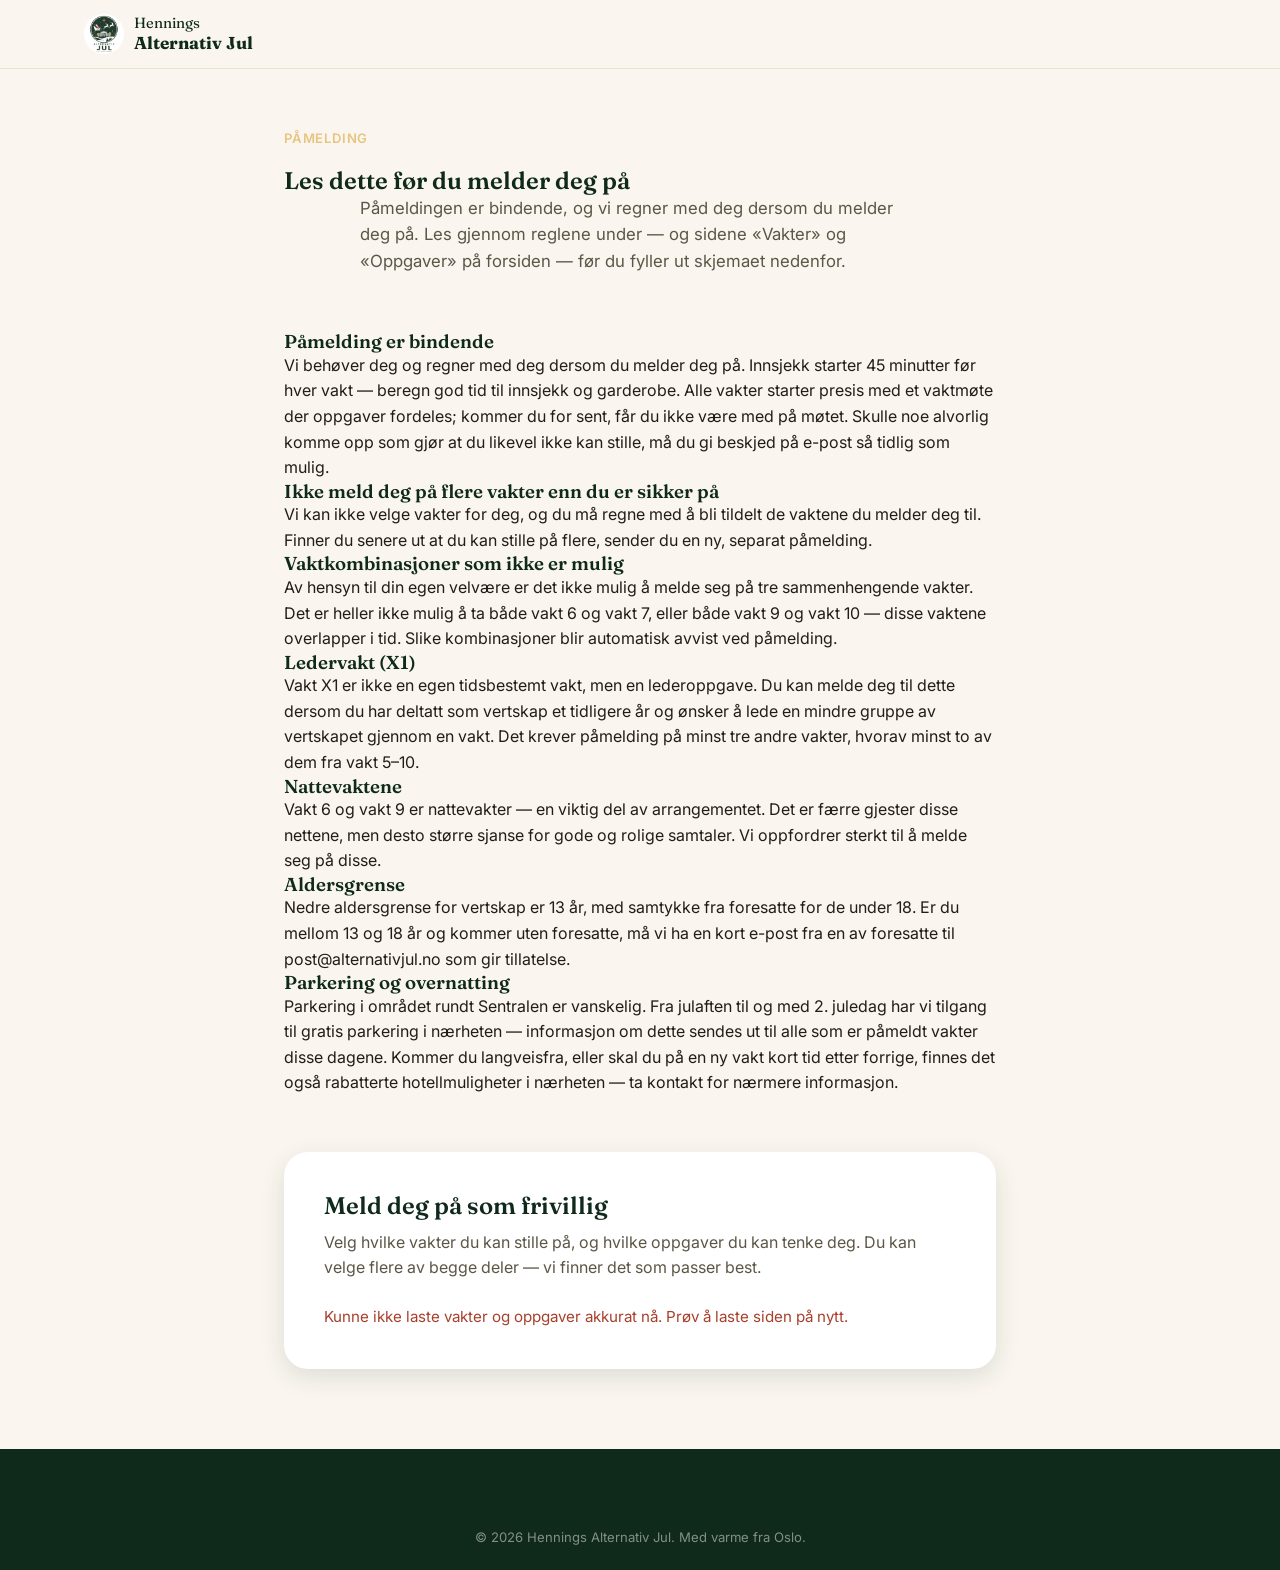
==== pamelding.html @ c08532cf "Split signup into its own page; fold viktig info into it; fix VIPPS number The top nav's "Bli frivil" ====
<!DOCTYPE html>
<html lang="no">
<head>
<meta charset="UTF-8">
<meta name="viewport" content="width=device-width, initial-scale=1.0">
<title>Meld deg på som frivillig – Hennings Alternativ Jul</title>
<meta name="description" content="Meld deg på som frivillig vertskap hos Hennings Alternativ Jul. Les viktig informasjon om påmelding før du velger vakter og oppgaver.">
<link rel="preconnect" href="https://fonts.googleapis.com">
<link rel="preconnect" href="https://fonts.gstatic.com" crossorigin>
<link href="https://fonts.googleapis.com/css2?family=Fraunces:opsz,wght@9..144,400;9..144,500;9..144,600;9..144,700&family=Inter:wght@400;500;600;700&display=swap" rel="stylesheet">
<link rel="stylesheet" href="css/styles.css">
<link rel="icon" type="image/png" sizes="32x32" href="images/favicon-32.png">
<link rel="icon" type="image/png" sizes="16x16" href="images/favicon-16.png">
<link rel="apple-touch-icon" sizes="180x180" href="images/apple-touch-icon.png">
</head>
<body>

<header class="site-header">
  <div class="container header-inner">
    <a href="index.html" class="logo">
      <img src="images/logo.png" alt="Alternativ Jul" class="logo-mark">
      <span class="logo-text">Hennings<br><strong>Alternativ Jul</strong></span>
    </a>
  </div>
</header>

<main id="main">
  <div class="container" style="max-width: 760px; margin-top: 56px;">
    <span class="eyebrow">Påmelding</span>
    <h2>Les dette før du melder deg på</h2>
    <p class="section-lead">
      Påmeldingen er bindende, og vi regner med deg dersom du melder deg på. Les gjennom reglene under —
      og sidene «Vakter» og «Oppgaver» på forsiden — før du fyller ut skjemaet nedenfor.
    </p>

    <h3>Påmelding er bindende</h3>
    <p>
      Vi behøver deg og regner med deg dersom du melder deg på. Innsjekk starter 45 minutter før hver vakt —
      beregn god tid til innsjekk og garderobe. Alle vakter starter presis med et vaktmøte der oppgaver
      fordeles; kommer du for sent, får du ikke være med på møtet. Skulle noe alvorlig komme opp som gjør at
      du likevel ikke kan stille, må du gi beskjed på e-post så tidlig som mulig.
    </p>

    <h3>Ikke meld deg på flere vakter enn du er sikker på</h3>
    <p>
      Vi kan ikke velge vakter for deg, og du må regne med å bli tildelt de vaktene du melder deg til. Finner
      du senere ut at du kan stille på flere, sender du en ny, separat påmelding.
    </p>

    <h3>Vaktkombinasjoner som ikke er mulig</h3>
    <p>
      Av hensyn til din egen velvære er det ikke mulig å melde seg på tre sammenhengende vakter. Det er heller
      ikke mulig å ta både vakt 6 og vakt 7, eller både vakt 9 og vakt 10 — disse vaktene overlapper i tid.
      Slike kombinasjoner blir automatisk avvist ved påmelding.
    </p>

    <h3>Ledervakt (X1)</h3>
    <p>
      Vakt X1 er ikke en egen tidsbestemt vakt, men en lederoppgave. Du kan melde deg til dette dersom du har
      deltatt som vertskap et tidligere år og ønsker å lede en mindre gruppe av vertskapet gjennom en vakt.
      Det krever påmelding på minst tre andre vakter, hvorav minst to av dem fra vakt 5–10.
    </p>

    <h3>Nattevaktene</h3>
    <p>
      Vakt 6 og vakt 9 er nattevakter — en viktig del av arrangementet. Det er færre gjester disse nettene,
      men desto større sjanse for gode og rolige samtaler. Vi oppfordrer sterkt til å melde seg på disse.
    </p>

    <h3>Aldersgrense</h3>
    <p>
      Nedre aldersgrense for vertskap er 13 år, med samtykke fra foresatte for de under 18. Er du mellom 13 og
      18 år og kommer uten foresatte, må vi ha en kort e-post fra en av foresatte til
      <a href="mailto:post@alternativjul.no">post@alternativjul.no</a> som gir tillatelse.
    </p>

    <h3>Parkering og overnatting</h3>
    <p>
      Parkering i området rundt Sentralen er vanskelig. Fra julaften til og med 2. juledag har vi tilgang til
      gratis parkering i nærheten — informasjon om dette sendes ut til alle som er påmeldt vakter disse
      dagene. Kommer du langveisfra, eller skal du på en ny vakt kort tid etter forrige, finnes det også
      rabatterte hotellmuligheter i nærheten — ta kontakt for nærmere informasjon.
    </p>
  </div>

  <div class="container" style="max-width: 760px; margin-bottom: 80px;">
    <div class="signup-card" id="signup-card">
      <h3>Meld deg på som frivillig</h3>
      <p class="signup-intro">Velg hvilke vakter du kan stille på, og hvilke oppgaver du kan tenke deg. Du kan velge flere av begge deler — vi finner det som passer best.</p>

      <div id="signup-loading" class="signup-loading">Laster vakter og oppgaver …</div>
      <p id="signup-error" class="signup-error" hidden></p>
      <p id="signup-closed" class="signup-closed" hidden></p>

      <form id="signup-form" hidden>
        <h4 class="signup-subheading">Vakter</h4>
        <div id="signup-vakter" class="signup-vakt-groups"></div>

        <h4 class="signup-subheading">Oppgaver</h4>
        <p class="signup-subhint">Valgfritt — fortell oss hva du kan tenke deg, så finner vi riktig plass til deg.</p>
        <div id="signup-oppgaver" class="signup-oppgave-grid"></div>

        <div class="signup-fields">
          <div class="signup-field">
            <label class="signup-label" for="signup-email">E-post</label>
            <input class="signup-input" type="email" id="signup-email" required autocomplete="email">
            <span class="signup-hint">Vi bruker denne til å holde deg oppdatert om vakten din.</span>
          </div>
        </div>

        <button type="submit" class="btn btn-primary" id="signup-submit">Meld deg på</button>
        <p class="signup-status" id="signup-status" role="status" aria-live="polite"></p>
      </form>
    </div>
  </div>
</main>

<footer class="site-footer">
  <div class="container footer-bottom">
    <p>&copy; <span id="year"></span> Hennings Alternativ Jul. Med varme fra Oslo.</p>
  </div>
</footer>

<script src="js/config.js"></script>
<script src="js/signup.js"></script>
<script>document.getElementById('year').textContent = new Date().getFullYear();</script>
</body>
</html>
---- css/styles.css ----
/* ========== Tokens ========== */
:root {
  --green-900: #0f2a1b;
  --green-800: #163827;
  --green-700: #1b4332;
  --green-500: #2e5339;
  --gold-600: #b5872f;
  --gold-500: #c99a3d;
  --gold-300: #e7c581;
  --cream-50: #faf6ef;
  --cream-100: #f3ecdf;
  --cream-200: #ebe1cd;
  --ink-900: #211d17;
  --ink-700: #3a3428;
  --ink-600: #5c5646;
  --ink-400: #8a836f;
  --red-600: #a8402c;
  --white: #ffffff;

  --font-display: "Fraunces", Georgia, serif;
  --font-body: "Inter", -apple-system, BlinkMacSystemFont, sans-serif;

  --radius-sm: 8px;
  --radius-md: 14px;
  --radius-lg: 24px;

  --shadow-sm: 0 2px 8px rgba(15, 42, 27, 0.08);
  --shadow-md: 0 8px 24px rgba(15, 42, 27, 0.12);
  --shadow-lg: 0 20px 48px rgba(15, 42, 27, 0.18);

  --container-w: 1160px;
}

/* ========== Reset ========== */
* { box-sizing: border-box; margin: 0; padding: 0; }

html { scroll-behavior: smooth; }

body {
  font-family: var(--font-body);
  color: var(--ink-900);
  background: var(--cream-50);
  line-height: 1.6;
  -webkit-font-smoothing: antialiased;
}

img { max-width: 100%; display: block; }
a { color: inherit; text-decoration: none; }
ul { list-style: none; }
h1, h2, h3 { font-family: var(--font-display); font-weight: 600; line-height: 1.15; color: var(--green-900); }

.container {
  max-width: var(--container-w);
  margin: 0 auto;
  padding: 0 24px;
}

.skip-link {
  position: absolute;
  left: -999px;
  top: 0;
  background: var(--green-900);
  color: var(--cream-50);
  padding: 12px 20px;
  z-index: 200;
  border-radius: 0 0 var(--radius-sm) 0;
}
.skip-link:focus { left: 0; }

/* ========== Buttons ========== */
.btn {
  display: inline-flex;
  align-items: center;
  gap: 8px;
  padding: 12px 22px;
  border-radius: 999px;
  font-weight: 600;
  font-size: 0.95rem;
  transition: transform 0.15s ease, box-shadow 0.15s ease, background 0.15s ease;
  white-space: nowrap;
}
.btn-primary {
  background: var(--gold-500);
  color: var(--green-900);
  box-shadow: var(--shadow-sm);
}
.btn-primary:hover { background: var(--gold-300); transform: translateY(-1px); box-shadow: var(--shadow-md); }
.btn-outline {
  border: 1.5px solid rgba(250, 246, 239, 0.6);
  color: var(--cream-50);
}
.btn-outline:hover { background: rgba(250, 246, 239, 0.12); }
.btn-text {
  color: var(--green-700);
  font-weight: 600;
  padding: 12px 4px;
}
.btn-text:hover { color: var(--gold-600); }
.btn-lg { padding: 15px 30px; font-size: 1.02rem; }

/* ========== Header ========== */
.site-header {
  position: sticky;
  top: 0;
  z-index: 100;
  background: rgba(250, 246, 239, 0.9);
  backdrop-filter: blur(10px);
  border-bottom: 1px solid var(--cream-200);
}
/* Offsets anchor-jump targets so the sticky header doesn't cover them */
section[id] {
  scroll-margin-top: 90px;
}
.header-inner {
  display: flex;
  align-items: center;
  justify-content: space-between;
  padding-top: 14px;
  padding-bottom: 14px;
}
.logo {
  display: flex;
  align-items: center;
  gap: 10px;
}
.logo-mark {
  width: 40px;
  height: 40px;
  border-radius: 50%;
  object-fit: cover;
  flex-shrink: 0;
}
.logo-text {
  font-family: var(--font-display);
  font-size: 0.92rem;
  line-height: 1.25;
  color: var(--green-900);
}
.logo-text strong { font-size: 1.08rem; }

.main-nav ul { display: flex; gap: 30px; }
.main-nav a {
  font-size: 0.94rem;
  font-weight: 500;
  color: var(--ink-700);
  position: relative;
  padding: 4px 0;
}
.main-nav a:hover { color: var(--green-700); }
.main-nav a::after {
  content: "";
  position: absolute;
  left: 0; bottom: -2px;
  width: 0; height: 2px;
  background: var(--gold-500);
  transition: width 0.2s ease;
}
.main-nav a:hover::after { width: 100%; }

.header-actions { display: flex; align-items: center; gap: 16px; }
.nav-toggle {
  display: none;
  flex-direction: column;
  gap: 5px;
  background: none;
  border: none;
  cursor: pointer;
  padding: 6px;
}
.nav-toggle span {
  width: 22px; height: 2px;
  background: var(--green-900);
  border-radius: 2px;
}

/* ========== Hero ========== */
.hero {
  position: relative;
  background: radial-gradient(120% 140% at 15% 0%, var(--green-500) 0%, var(--green-700) 45%, var(--green-900) 100%);
  color: var(--cream-50);
  padding: 100px 0 110px;
  overflow: hidden;
}
.hero-bg { position: absolute; inset: 0; opacity: 0.6; pointer-events: none; }
.hero-lights { position: absolute; top: 40px; left: 0; width: 100%; height: 60px; }
.hero-inner { position: relative; max-width: 760px; }
.eyebrow {
  display: inline-block;
  font-size: 0.82rem;
  font-weight: 600;
  letter-spacing: 0.06em;
  text-transform: uppercase;
  color: var(--gold-300);
  margin-bottom: 18px;
}
.eyebrow.center { display: block; text-align: center; }
.hero h1 {
  font-size: clamp(2.4rem, 5vw, 3.6rem);
  color: var(--cream-50);
  margin-bottom: 22px;
}
.hero-lead {
  font-size: 1.15rem;
  color: rgba(250, 246, 239, 0.85);
  max-width: 560px;
  margin-bottom: 36px;
}
.hero-actions { display: flex; gap: 16px; flex-wrap: wrap; }

/* ========== Stats ========== */
.stats {
  background: var(--green-900);
  padding: 44px 0;
}
.stats-grid {
  display: grid;
  grid-template-columns: repeat(4, 1fr);
  gap: 32px;
}
.stat { text-align: center; color: var(--cream-50); }
.stat-number {
  display: block;
  font-family: var(--font-display);
  font-size: clamp(1.8rem, 3vw, 2.4rem);
  color: var(--gold-300);
  margin-bottom: 6px;
}
.stat-label {
  font-size: 0.88rem;
  color: rgba(250, 246, 239, 0.75);
}

/* ========== About ========== */
.about { padding: 110px 0; }
.about-grid {
  display: grid;
  grid-template-columns: 300px 1fr;
  gap: 64px;
  align-items: center;
}
.portrait-frame {
  width: 100%;
  aspect-ratio: 1;
  border-radius: 50%;
  overflow: hidden;
  box-shadow: var(--shadow-lg);
  border: 6px solid var(--cream-100);
}
.portrait-caption {
  margin-top: 16px;
  text-align: center;
  font-size: 0.88rem;
  color: var(--ink-600);
  font-style: italic;
}
.about-copy h2 { font-size: clamp(1.8rem, 3vw, 2.4rem); margin: 14px 0 22px; }
.about-copy p { color: var(--ink-700); margin-bottom: 16px; max-width: 620px; }
.about-copy p:last-child { margin-bottom: 0; }
.about-registration { font-size: 0.85rem; color: var(--ink-400); }

.sr-only {
  position: absolute;
  width: 1px; height: 1px;
  padding: 0; margin: -1px;
  overflow: hidden;
  clip: rect(0, 0, 0, 0);
  white-space: nowrap;
  border: 0;
}

.newsletter {
  margin-top: 8px;
  padding: 28px 30px;
  background: var(--cream-100);
  border: 1px solid var(--cream-200);
  border-radius: var(--radius-lg);
  max-width: 560px;
}
.newsletter h3 {
  font-family: var(--font-display);
  font-size: 1.2rem;
  color: var(--green-900);
  margin-bottom: 10px;
}
.newsletter p { font-size: 0.94rem; margin-bottom: 18px; }
.newsletter-form {
  display: flex;
  gap: 10px;
  flex-wrap: wrap;
}
.newsletter-form input[type="email"] {
  flex: 1 1 220px;
  padding: 12px 16px;
  border-radius: 999px;
  border: 1.5px solid var(--cream-200);
  background: var(--white);
  font-family: var(--font-body);
  font-size: 0.95rem;
  color: var(--ink-900);
}
.newsletter-form input[type="email"]:focus {
  outline: none;
  border-color: var(--gold-500);
}
.newsletter-form .btn { flex-shrink: 0; }
.newsletter-status {
  margin: 12px 0 0;
  font-size: 0.88rem;
  color: var(--green-700);
  min-height: 1.2em;
}

/* ========== Offer ========== */
.offer { padding: 100px 0; background: var(--cream-100); }
.center { text-align: center; }
.offer h2 { font-size: clamp(1.8rem, 3vw, 2.4rem); margin: 14px auto 16px; }
.section-lead {
  color: var(--ink-600);
  max-width: 560px;
  margin: 0 auto 56px;
  font-size: 1.05rem;
}
.offer-grid {
  display: grid;
  grid-template-columns: repeat(3, 1fr);
  gap: 24px;
}
.offer-card {
  background: var(--white);
  padding: 32px 28px;
  border-radius: var(--radius-md);
  box-shadow: var(--shadow-sm);
  transition: transform 0.2s ease, box-shadow 0.2s ease;
}
.offer-card:hover { transform: translateY(-4px); box-shadow: var(--shadow-md); }
.offer-icon { font-size: 1.8rem; margin-bottom: 14px; }
.offer-card h3 { font-size: 1.15rem; margin-bottom: 8px; }
.offer-card p { color: var(--ink-600); font-size: 0.95rem; }

/* ========== Vakter (shift schedule) ========== */
.vakter { padding: 100px 0; background: var(--cream-100); }
.vakt-groups {
  display: grid;
  gap: 32px;
  margin-top: 8px;
}
.vakt-group {
  background: var(--white);
  border-radius: var(--radius-md);
  box-shadow: var(--shadow-sm);
  padding: 24px 28px;
}
.vakt-group h3 {
  font-size: 1.05rem;
  color: var(--green-800);
  margin-bottom: 14px;
}
.vakt-list { display: grid; gap: 12px; }
.vakt-list li {
  display: grid;
  grid-template-columns: 110px 190px 1fr;
  gap: 14px;
  align-items: baseline;
  font-size: 0.92rem;
}
.vakt-label { font-weight: 600; color: var(--ink-900); }
.vakt-time { color: var(--gold-600); font-variant-numeric: tabular-nums; }
.vakt-desc { color: var(--ink-600); }
.vakt-note {
  margin-top: 32px;
  color: var(--ink-600);
  font-size: 0.95rem;
  max-width: 720px;
}
.vakt-note strong { color: var(--ink-900); }

@media (max-width: 720px) {
  .vakt-list li {
    grid-template-columns: 1fr;
    gap: 2px;
  }
}

/* ========== Volunteer ========== */
.volunteer { padding: 100px 0; }
.volunteer-inner {
  display: grid;
  grid-template-columns: 1.4fr 1fr;
  gap: 56px;
  align-items: center;
}
.volunteer-copy h2 { font-size: clamp(1.8rem, 3vw, 2.4rem); margin: 14px 0 18px; }
.volunteer-copy p { color: var(--ink-700); max-width: 540px; margin-bottom: 22px; }
.volunteer-roles {
  display: grid;
  grid-template-columns: repeat(2, 1fr);
  gap: 10px 20px;
  margin-bottom: 30px;
}
.volunteer-roles li {
  font-size: 0.92rem;
  color: var(--ink-700);
  padding-left: 20px;
  position: relative;
}
.volunteer-roles li::before {
  content: "";
  position: absolute;
  left: 0; top: 9px;
  width: 8px; height: 8px;
  border-radius: 50%;
  background: var(--gold-500);
}
.role-note { color: var(--ink-400); font-size: 0.85em; }
.volunteer-stat {
  background: linear-gradient(150deg, var(--green-700), var(--green-900));
  color: var(--cream-50);
  border-radius: var(--radius-lg);
  padding: 48px 32px;
  text-align: center;
  box-shadow: var(--shadow-md);
}
.stat-number.big { font-size: 3rem; }
.volunteer-stat .stat-label { color: rgba(250,246,239,0.8); margin-top: 8px; }

.signup-card {
  margin-top: 56px;
  background: var(--white);
  border-radius: var(--radius-lg);
  padding: 40px;
  box-shadow: var(--shadow-md);
  max-width: 720px;
}
.signup-card h3 {
  font-family: var(--font-display);
  font-size: 1.5rem;
  color: var(--green-900);
  margin-bottom: 10px;
}
.signup-intro { color: var(--ink-600); margin-bottom: 24px; }
.signup-loading, .signup-empty { color: var(--ink-400); font-size: 0.95rem; }
.signup-error { color: var(--red-600); font-size: 0.95rem; }

.signup-closed {
  color: var(--ink-700);
  background: var(--cream-200);
  border-radius: var(--radius-sm);
  padding: 1rem 1.25rem;
  font-size: 0.95rem;
}

.signup-subheading {
  font-family: var(--font-display);
  font-size: 1.05rem;
  color: var(--green-900);
  margin: 28px 0 4px;
}
.signup-subhint { color: var(--ink-600); font-size: 0.88rem; margin-bottom: 14px; }

.signup-vakt-groups { display: grid; gap: 22px; margin-bottom: 8px; }
.signup-vakt-group-title {
  font-size: 0.85rem;
  font-weight: 700;
  text-transform: uppercase;
  letter-spacing: 0.03em;
  color: var(--gold-600);
  margin-bottom: 10px;
}
.signup-vakt-options { display: grid; gap: 12px; }

.signup-oppgave-grid {
  display: grid;
  grid-template-columns: repeat(auto-fill, minmax(220px, 1fr));
  gap: 8px 12px;
  margin-bottom: 28px;
}
.oppgave-chip {
  display: flex;
  align-items: center;
  gap: 10px;
  padding: 10px 14px;
  border: 1.5px solid var(--cream-200);
  border-radius: var(--radius-md);
  cursor: pointer;
  font-size: 0.9rem;
  color: var(--ink-700);
  transition: border-color 0.15s ease, background 0.15s ease;
}
.oppgave-chip:hover { border-color: var(--gold-500); background: var(--cream-50); }
.oppgave-chip input[type="checkbox"] { width: 16px; height: 16px; accent-color: var(--green-700); flex-shrink: 0; }
.oppgave-chip-disabled { opacity: 0.45; cursor: not-allowed; }
.oppgave-chip-hint { font-size: 0.82rem; color: var(--ink-600); }
.oppgave-chip-disabled:hover { border-color: var(--cream-200); background: none; }

.oppgave-option {
  display: flex;
  gap: 14px;
  align-items: flex-start;
  padding: 16px 18px;
  border: 1.5px solid var(--cream-200);
  border-radius: var(--radius-md);
  cursor: pointer;
  transition: border-color 0.15s ease, background 0.15s ease;
}
.oppgave-option:hover { border-color: var(--gold-500); background: var(--cream-50); }
.oppgave-option input[type="checkbox"] { margin-top: 3px; width: 18px; height: 18px; accent-color: var(--green-700); flex-shrink: 0; }
.oppgave-option-disabled { opacity: 0.55; cursor: not-allowed; }
.oppgave-option-disabled:hover { border-color: var(--cream-200); background: none; }
.oppgave-option-body { flex: 1; }
.oppgave-option-title {
  font-weight: 600;
  color: var(--green-900);
  display: flex;
  align-items: center;
  gap: 8px;
  flex-wrap: wrap;
}
.oppgave-option-meta { font-size: 0.88rem; color: var(--ink-600); margin-top: 4px; }
.badge-critical, .badge-full {
  font-size: 0.72rem;
  font-weight: 700;
  text-transform: uppercase;
  letter-spacing: 0.03em;
  padding: 3px 9px;
  border-radius: 999px;
}
.badge-critical { background: #fee2e2; color: #b91c1c; }
.badge-full { background: var(--cream-200); color: var(--ink-600); }

.oppgave-experience {
  margin-top: 12px;
  padding: 14px;
  background: var(--cream-50);
  border-radius: var(--radius-sm);
  border: 1px solid var(--cream-200);
}
.oppgave-experience-question { font-size: 0.88rem; font-weight: 600; color: var(--green-900); margin-bottom: 8px; }
.oppgave-experience-option { display: inline-flex; align-items: center; gap: 6px; margin-right: 18px; font-size: 0.9rem; color: var(--ink-700); }
.oppgave-experience-notes {
  display: block;
  width: 100%;
  margin-top: 10px;
  padding: 10px;
  border-radius: var(--radius-sm);
  border: 1px solid var(--cream-200);
  font-family: var(--font-body);
  font-size: 0.9rem;
  min-height: 60px;
  resize: vertical;
}

.signup-fields { display: grid; gap: 18px; margin-bottom: 24px; }
.signup-field { display: grid; gap: 6px; }
.signup-label { font-size: 0.9rem; font-weight: 600; color: var(--green-900); }
.signup-input {
  padding: 12px 14px;
  border-radius: var(--radius-sm);
  border: 1.5px solid var(--cream-200);
  font-family: var(--font-body);
  font-size: 1rem;
}
.signup-input:focus { outline: none; border-color: var(--gold-500); }
.signup-hint { font-size: 0.8rem; color: var(--ink-400); }
.signup-status { margin-top: 14px; font-size: 0.92rem; color: var(--green-700); font-weight: 500; }

/* ========== Sponsors ========== */
.sponsors { padding: 100px 0; background: var(--cream-100); }
.sponsors h2 { font-size: clamp(1.8rem, 3vw, 2.4rem); margin: 14px auto 16px; }

.sponsor-tiers {
  display: grid;
  grid-template-columns: repeat(3, 1fr);
  gap: 20px;
  margin-bottom: 56px;
}
.tier-card {
  background: var(--white);
  border-radius: var(--radius-md);
  padding: 28px;
  border-top: 4px solid var(--cream-200);
  box-shadow: var(--shadow-sm);
}
.tier-card.tier-hovedsponsor { border-top-color: var(--gold-500); }
.tier-card h3 { font-size: 1.1rem; margin-bottom: 10px; color: var(--green-900); }
.tier-card p { color: var(--ink-600); font-size: 0.92rem; }

.sponsor-logos {
  display: grid;
  grid-template-columns: repeat(4, 1fr);
  gap: 16px;
  margin-bottom: 48px;
}
.sponsor-slot {
  background: var(--white);
  border: 1px solid var(--cream-200);
  border-radius: var(--radius-sm);
  padding: 22px 12px;
  text-align: center;
  font-weight: 600;
  font-size: 0.9rem;
  color: var(--ink-600);
  transition: border-color 0.2s ease, color 0.2s ease;
}
.sponsor-slot:hover { border-color: var(--gold-500); color: var(--green-900); }

.sponsor-cta {
  text-align: center;
  background: var(--white);
  border-radius: var(--radius-lg);
  padding: 40px;
  box-shadow: var(--shadow-sm);
}
.sponsor-cta p { font-size: 1.1rem; margin-bottom: 18px; color: var(--green-900); font-family: var(--font-display); }

/* ========== Donate ========== */
.donate { padding: 100px 0; background: var(--green-900); color: var(--cream-50); }
.donate-grid { display: grid; grid-template-columns: 1fr 1.3fr; gap: 56px; align-items: start; }
.donate-copy h2 { color: var(--cream-50); font-size: clamp(1.8rem, 3vw, 2.3rem); margin: 14px 0 16px; }
.donate-copy p { color: rgba(250,246,239,0.78); max-width: 420px; }
.donate-cards { display: grid; grid-template-columns: repeat(3, 1fr); gap: 18px; }
.donate-card {
  background: rgba(250, 246, 239, 0.06);
  border: 1px solid rgba(250, 246, 239, 0.15);
  border-radius: var(--radius-md);
  padding: 26px 22px;
}
.donate-card h3 { color: var(--gold-300); font-family: var(--font-display); font-size: 1.05rem; margin-bottom: 10px; }
.donate-value { font-size: 1.15rem; font-weight: 700; letter-spacing: 0.02em; margin-bottom: 10px; color: var(--cream-50); }
.donate-card p:last-child { font-size: 0.85rem; color: rgba(250,246,239,0.65); }

/* ========== Contact ========== */
.contact { padding: 100px 0; }
.contact-grid { display: grid; grid-template-columns: 1fr 1fr; gap: 56px; align-items: center; }
.contact h2 { font-size: clamp(1.8rem, 3vw, 2.3rem); margin: 14px 0 24px; }
.contact-list li {
  padding: 12px 0;
  border-bottom: 1px solid var(--cream-200);
  color: var(--ink-700);
  font-size: 0.98rem;
}
.contact-list a:hover { color: var(--green-700); text-decoration: underline; }
.map-placeholder {
  background: var(--cream-100);
  border: 1px dashed var(--cream-200);
  border-radius: var(--radius-lg);
  aspect-ratio: 4/3;
  display: flex;
  align-items: center;
  justify-content: center;
  color: var(--ink-400);
  font-size: 0.9rem;
  text-align: center;
  padding: 20px;
}

/* ========== Footer ========== */
.site-footer { background: var(--green-900); color: rgba(250,246,239,0.75); padding-top: 56px; }
.footer-inner {
  display: flex;
  justify-content: space-between;
  align-items: flex-start;
  flex-wrap: wrap;
  gap: 32px;
  padding-bottom: 40px;
  border-bottom: 1px solid rgba(250,246,239,0.12);
}
.footer-logo { display: flex; align-items: center; gap: 10px; }
.footer-brand .logo-text { color: var(--cream-50); }
.footer-brand p { margin-top: 10px; max-width: 320px; font-size: 0.88rem; }
.footer-nav { display: flex; gap: 22px; flex-wrap: wrap; }
.footer-nav a { font-size: 0.9rem; }
.footer-nav a:hover { color: var(--gold-300); }
.footer-bottom { padding: 22px 0; font-size: 0.82rem; text-align: center; color: rgba(250,246,239,0.5); }

/* ========== Responsive ========== */
@media (max-width: 900px) {
  .main-nav {
    position: absolute;
    top: 100%; left: 0; right: 0;
    background: var(--cream-50);
    border-bottom: 1px solid var(--cream-200);
    display: none;
    box-shadow: var(--shadow-md);
  }
  .main-nav.open { display: block; }
  .main-nav ul { flex-direction: column; gap: 0; padding: 8px 24px 16px; }
  .main-nav a { display: block; padding: 12px 0; }
  .nav-toggle { display: flex; }
  .header-actions .btn-primary { display: none; }

  .stats-grid { grid-template-columns: repeat(2, 1fr); gap: 28px 20px; }
  .about-grid { grid-template-columns: 1fr; }
  .portrait-frame { max-width: 220px; margin: 0 auto; }
  .offer-grid { grid-template-columns: repeat(2, 1fr); }
  .volunteer-inner { grid-template-columns: 1fr; }
  .volunteer-roles { grid-template-columns: 1fr 1fr; }
  .sponsor-tiers { grid-template-columns: 1fr; }
  .sponsor-logos { grid-template-columns: repeat(2, 1fr); }
  .donate-grid { grid-template-columns: 1fr; }
  .donate-cards { grid-template-columns: 1fr; }
  .contact-grid { grid-template-columns: 1fr; }
}

@media (max-width: 560px) {
  .offer-grid { grid-template-columns: 1fr; }
  .hero { padding: 72px 0 80px; }
  .about, .offer, .volunteer, .sponsors, .donate, .contact { padding: 64px 0; }
  .stats-grid { grid-template-columns: 1fr 1fr; }
}
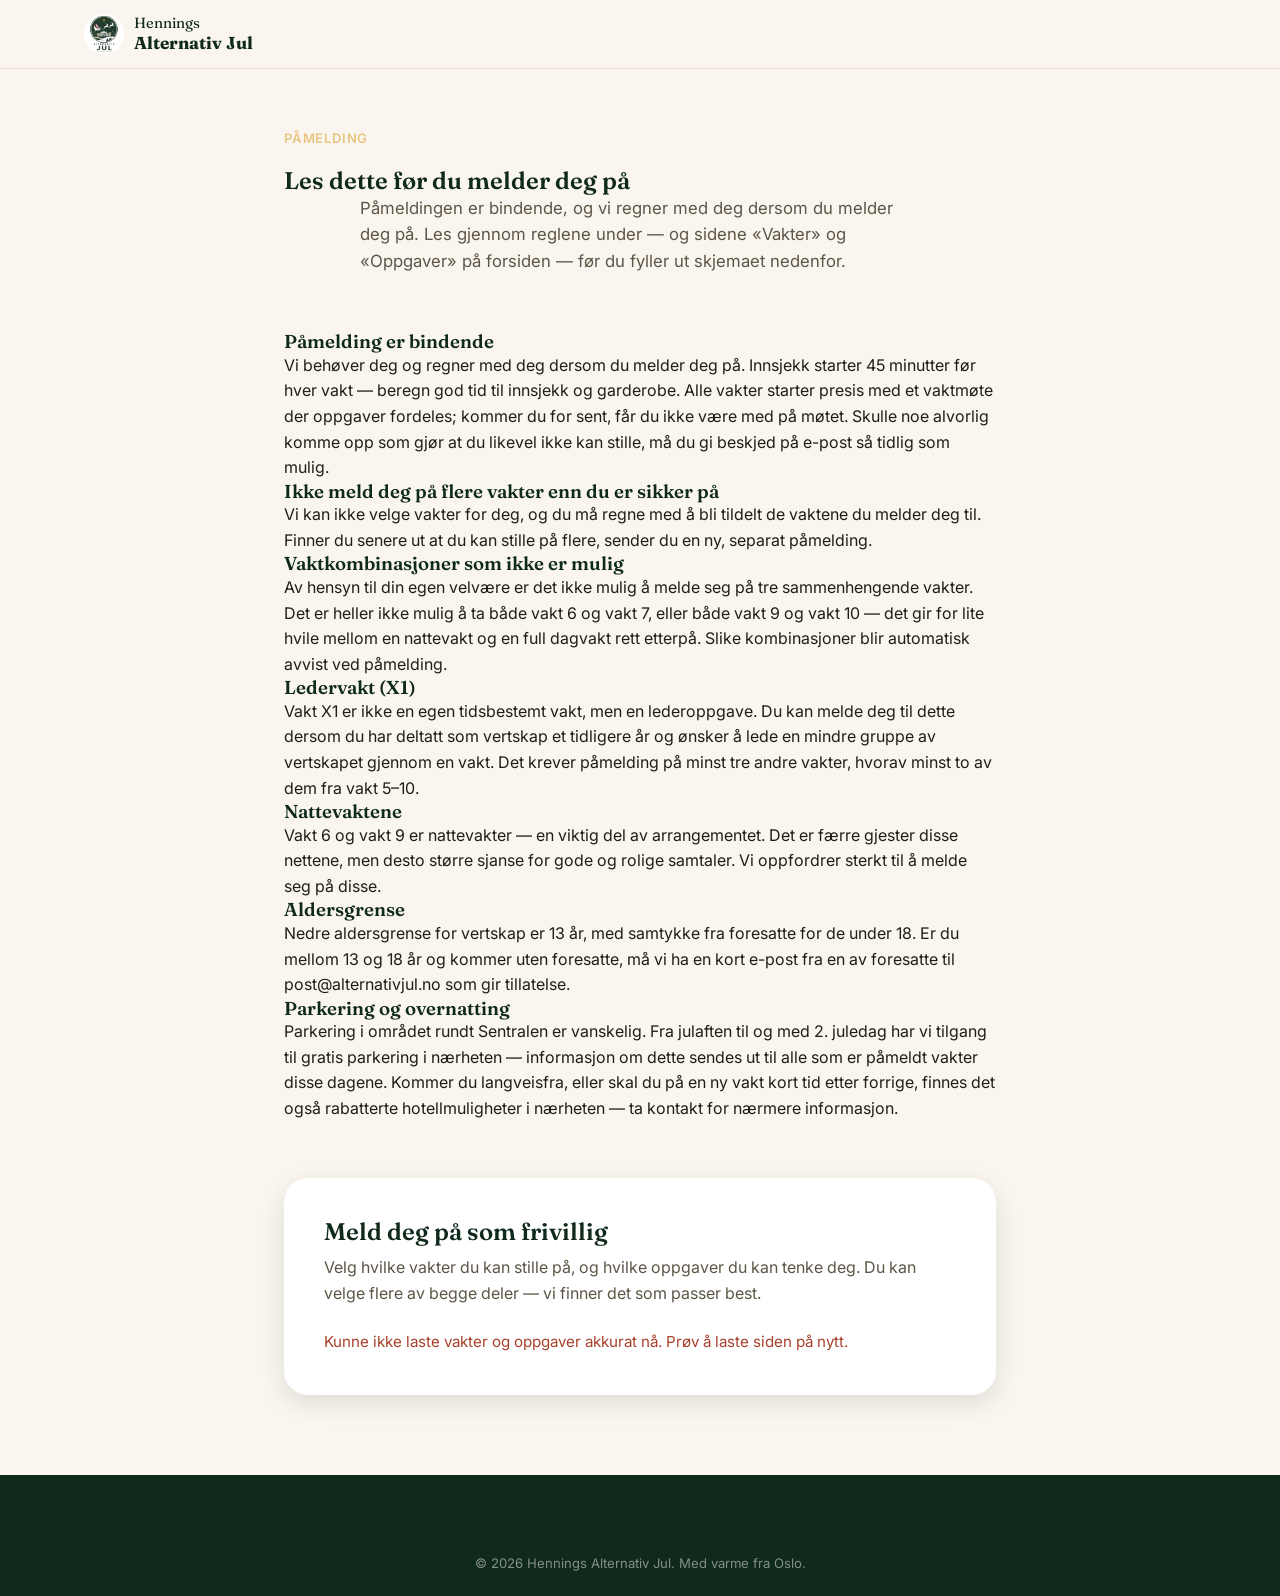
==== commit 3fdf31bb: "Fix real bug: checking vakt 6/9 was also greying out vakt 5/8 The client-side availability check mir" ====
--- a/pamelding.html
+++ b/pamelding.html
@@ -50,8 +50,8 @@
     <h3>Vaktkombinasjoner som ikke er mulig</h3>
     <p>
       Av hensyn til din egen velvære er det ikke mulig å melde seg på tre sammenhengende vakter. Det er heller
-      ikke mulig å ta både vakt 6 og vakt 7, eller både vakt 9 og vakt 10 — disse vaktene overlapper i tid.
-      Slike kombinasjoner blir automatisk avvist ved påmelding.
+      ikke mulig å ta både vakt 6 og vakt 7, eller både vakt 9 og vakt 10 — det gir for lite hvile mellom en
+      nattevakt og en full dagvakt rett etterpå. Slike kombinasjoner blir automatisk avvist ved påmelding.
     </p>
 
     <h3>Ledervakt (X1)</h3>
--- a/css/styles.css
+++ b/css/styles.css
@@ -516,6 +516,7 @@
   flex-wrap: wrap;
 }
 .oppgave-option-meta { font-size: 0.88rem; color: var(--ink-600); margin-top: 4px; }
+.oppgave-option-reason { font-size: 0.85rem; color: #b91c1c; margin-top: 4px; }
 .badge-critical, .badge-full {
   font-size: 0.72rem;
   font-weight: 700;
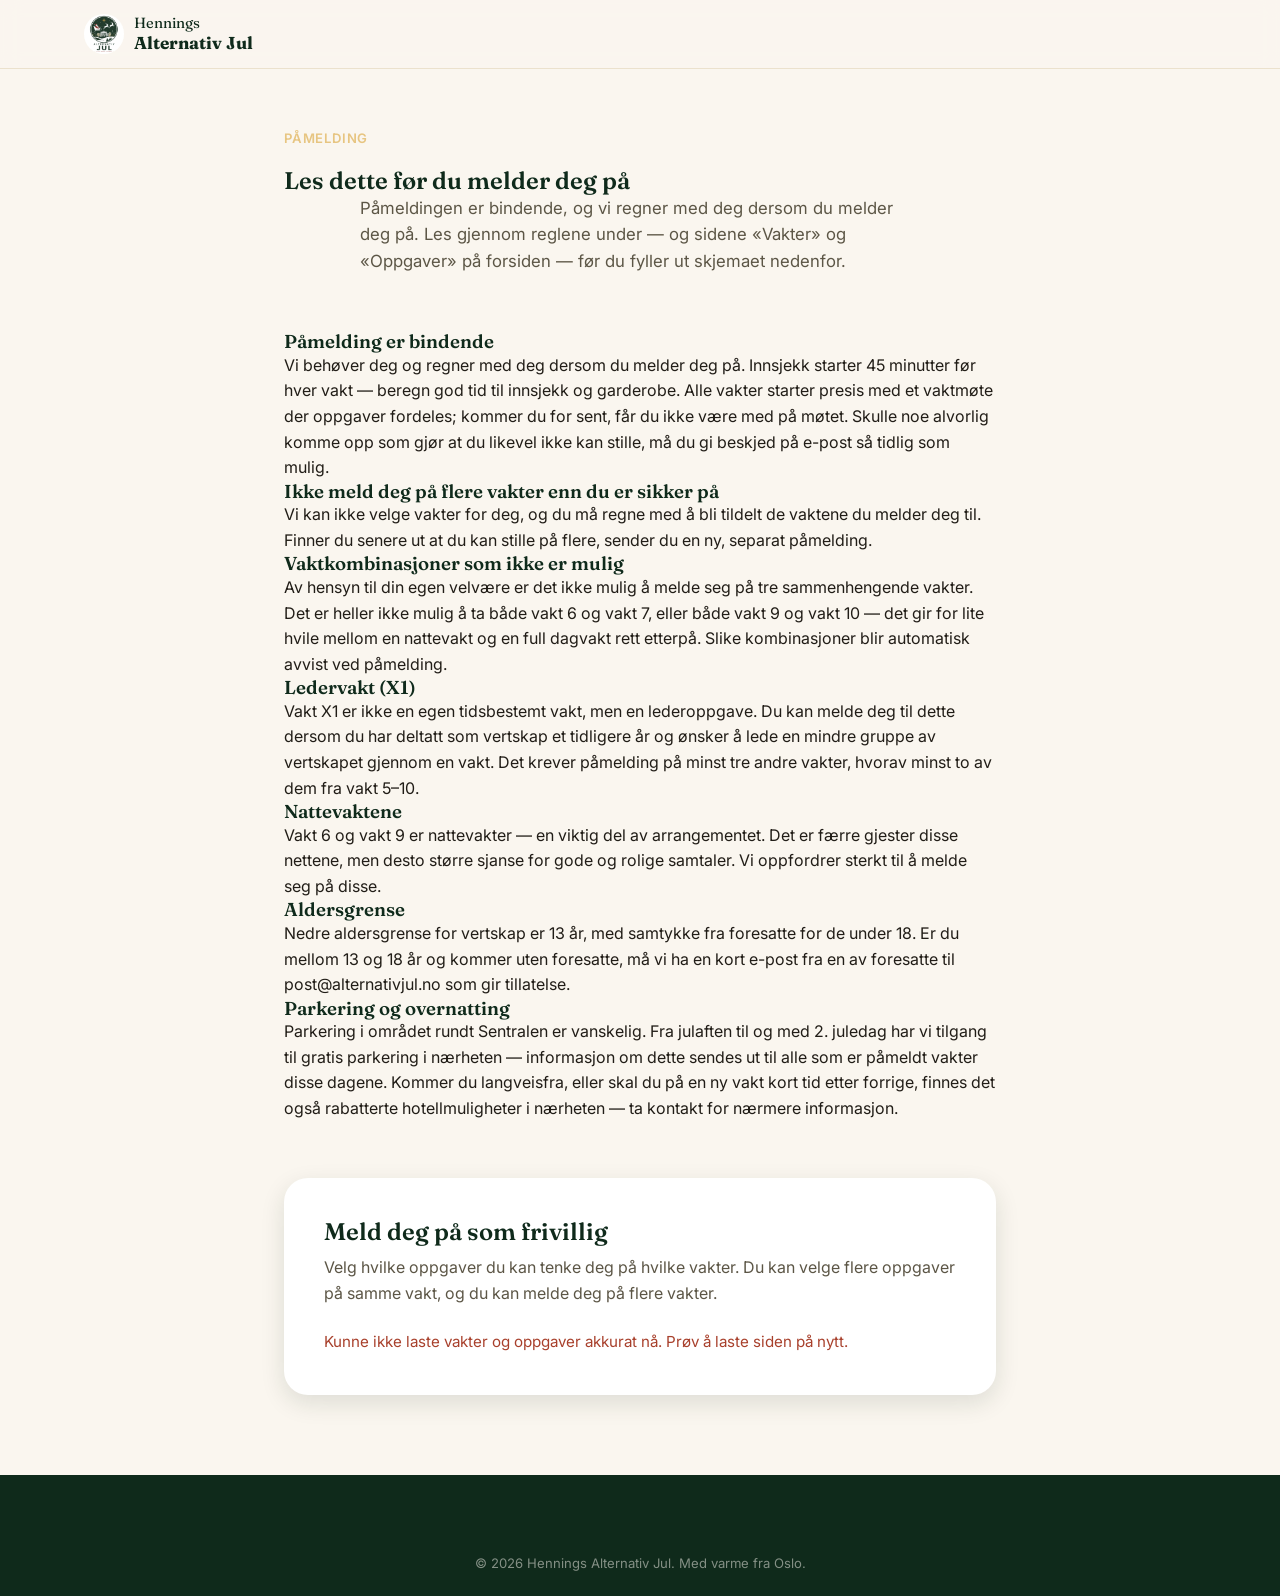
==== commit d4e886f8: "Combine vakt+oppgave into one nested picker on the signup form Replaces the two independent lists (c" ====
--- a/pamelding.html
+++ b/pamelding.html
@@ -86,19 +86,14 @@
   <div class="container" style="max-width: 760px; margin-bottom: 80px;">
     <div class="signup-card" id="signup-card">
       <h3>Meld deg på som frivillig</h3>
-      <p class="signup-intro">Velg hvilke vakter du kan stille på, og hvilke oppgaver du kan tenke deg. Du kan velge flere av begge deler — vi finner det som passer best.</p>
+      <p class="signup-intro">Velg hvilke oppgaver du kan tenke deg på hvilke vakter. Du kan velge flere oppgaver på samme vakt, og du kan melde deg på flere vakter.</p>
 
       <div id="signup-loading" class="signup-loading">Laster vakter og oppgaver …</div>
       <p id="signup-error" class="signup-error" hidden></p>
       <p id="signup-closed" class="signup-closed" hidden></p>
 
       <form id="signup-form" hidden>
-        <h4 class="signup-subheading">Vakter</h4>
         <div id="signup-vakter" class="signup-vakt-groups"></div>
-
-        <h4 class="signup-subheading">Oppgaver</h4>
-        <p class="signup-subhint">Valgfritt — fortell oss hva du kan tenke deg, så finner vi riktig plass til deg.</p>
-        <div id="signup-oppgaver" class="signup-oppgave-grid"></div>
 
         <div class="signup-fields">
           <div class="signup-field">
--- a/css/styles.css
+++ b/css/styles.css
@@ -466,31 +466,23 @@
   color: var(--gold-600);
   margin-bottom: 10px;
 }
-.signup-vakt-options { display: grid; gap: 12px; }
-
-.signup-oppgave-grid {
-  display: grid;
-  grid-template-columns: repeat(auto-fill, minmax(220px, 1fr));
-  gap: 8px 12px;
-  margin-bottom: 28px;
-}
-.oppgave-chip {
+.signup-vakt-options { display: grid; gap: 16px; }
+
+.signup-shift-group {
+  border: 1.5px solid var(--cream-200);
+  border-radius: var(--radius-md);
+  padding: 14px 16px;
+}
+.signup-shift-header {
   display: flex;
   align-items: center;
-  gap: 10px;
-  padding: 10px 14px;
-  border: 1.5px solid var(--cream-200);
-  border-radius: var(--radius-md);
-  cursor: pointer;
-  font-size: 0.9rem;
-  color: var(--ink-700);
-  transition: border-color 0.15s ease, background 0.15s ease;
-}
-.oppgave-chip:hover { border-color: var(--gold-500); background: var(--cream-50); }
-.oppgave-chip input[type="checkbox"] { width: 16px; height: 16px; accent-color: var(--green-700); flex-shrink: 0; }
-.oppgave-chip-disabled { opacity: 0.45; cursor: not-allowed; }
-.oppgave-chip-hint { font-size: 0.82rem; color: var(--ink-600); }
-.oppgave-chip-disabled:hover { border-color: var(--cream-200); background: none; }
+  gap: 8px;
+  flex-wrap: wrap;
+  margin-bottom: 12px;
+}
+.signup-shift-title { font-weight: 700; color: var(--green-900); }
+.signup-shift-meta { font-size: 0.88rem; color: var(--ink-600); }
+.signup-shift-slots { display: grid; gap: 10px; }
 
 .oppgave-option {
   display: flex;
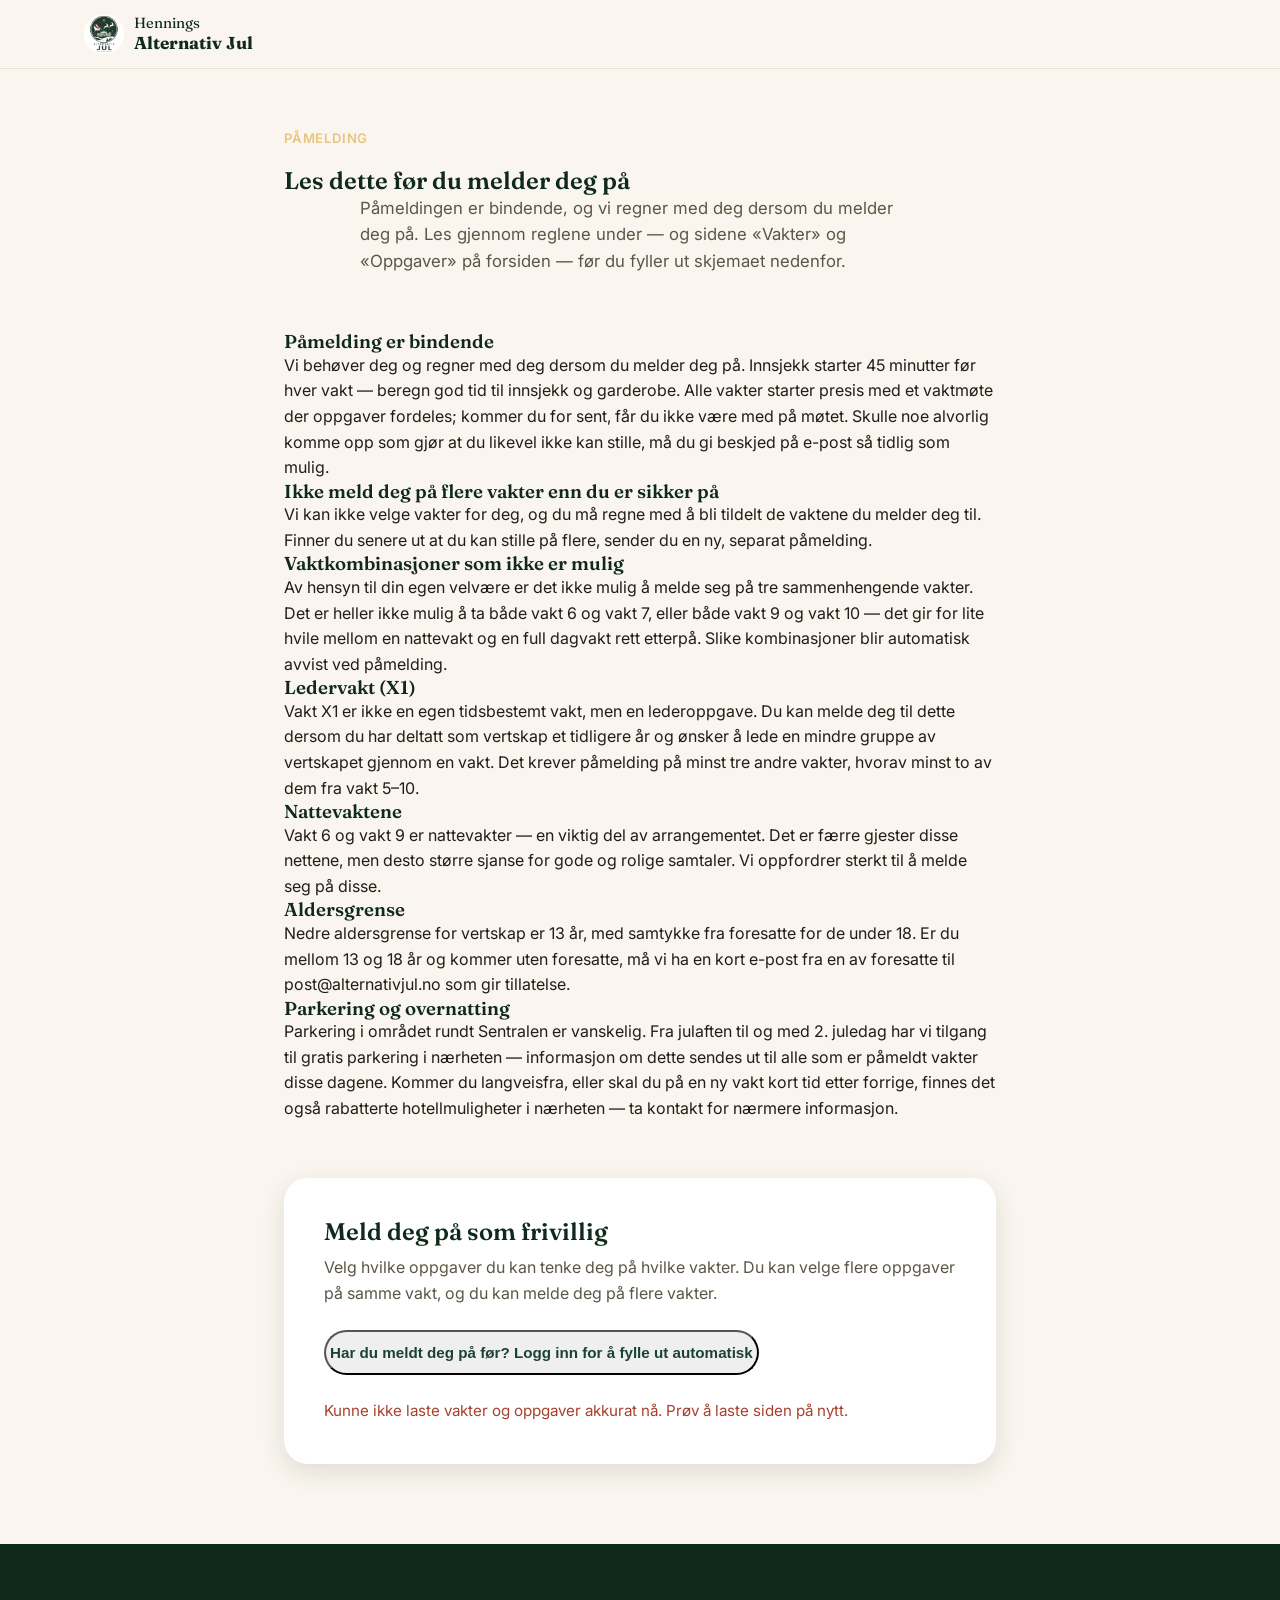
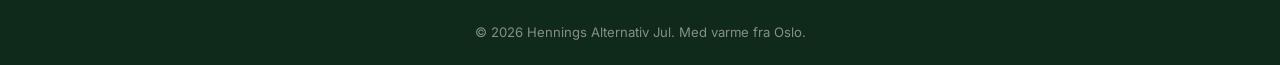
==== commit 97505532: "Add X1 vaktleder opt-in, richer profile fields, and returning-volunteer login to signup form Volunte" ====
--- a/pamelding.html
+++ b/pamelding.html
@@ -88,6 +88,24 @@
       <h3>Meld deg på som frivillig</h3>
       <p class="signup-intro">Velg hvilke oppgaver du kan tenke deg på hvilke vakter. Du kan velge flere oppgaver på samme vakt, og du kan melde deg på flere vakter.</p>
 
+      <div class="login-toggle" id="login-toggle-wrap">
+        <button type="button" class="btn btn-text" id="login-toggle-btn">Har du meldt deg på før? Logg inn for å fylle ut automatisk</button>
+        <div class="login-box" id="login-box" hidden>
+          <div class="signup-fields">
+            <div class="signup-field">
+              <label class="signup-label" for="login-email">E-post</label>
+              <input class="signup-input" type="email" id="login-email" autocomplete="email">
+            </div>
+            <div class="signup-field">
+              <label class="signup-label" for="login-password">Passord</label>
+              <input class="signup-input" type="password" id="login-password" autocomplete="current-password">
+            </div>
+          </div>
+          <button type="button" class="btn btn-primary" id="login-submit">Logg inn</button>
+          <p class="signup-status" id="login-status" role="status" aria-live="polite"></p>
+        </div>
+      </div>
+
       <div id="signup-loading" class="signup-loading">Laster vakter og oppgaver …</div>
       <p id="signup-error" class="signup-error" hidden></p>
       <p id="signup-closed" class="signup-closed" hidden></p>
@@ -95,11 +113,54 @@
       <form id="signup-form" hidden>
         <div id="signup-vakter" class="signup-vakt-groups"></div>
 
+        <div class="signup-x1" id="signup-x1">
+          <h4 class="signup-subheading">Vaktleder (X1)</h4>
+          <label class="oppgave-option oppgave-option-disabled" id="x1-option">
+            <input type="checkbox" id="signup-x1-checkbox" disabled>
+            <div class="oppgave-option-body">
+              <div class="oppgave-option-title">Jeg ønsker å være vaktleder (X1)</div>
+              <div class="oppgave-option-meta">Krever påmelding på minst tre andre vakter, hvorav minst to fra vakt 5–10.</div>
+              <div class="oppgave-option-reason" id="x1-reason">Velg minst tre vakter, hvorav to fra vakt 5–10.</div>
+            </div>
+          </label>
+        </div>
+
+        <h4 class="signup-subheading">Dine opplysninger</h4>
+        <p class="signup-required-legend">* Påkrevd felt</p>
+        <p class="signup-hint" id="signup-participation-years" hidden></p>
         <div class="signup-fields">
           <div class="signup-field">
-            <label class="signup-label" for="signup-email">E-post</label>
+            <label class="signup-label" for="signup-first-name">Fornavn *</label>
+            <input class="signup-input" type="text" id="signup-first-name" required autocomplete="given-name">
+          </div>
+          <div class="signup-field">
+            <label class="signup-label" for="signup-last-name">Etternavn *</label>
+            <input class="signup-input" type="text" id="signup-last-name" required autocomplete="family-name">
+          </div>
+          <div class="signup-field">
+            <label class="signup-label" for="signup-email">E-post *</label>
             <input class="signup-input" type="email" id="signup-email" required autocomplete="email">
             <span class="signup-hint">Vi bruker denne til å holde deg oppdatert om vakten din.</span>
+          </div>
+          <div class="signup-field">
+            <label class="signup-label" for="signup-phone">Telefonnummer *</label>
+            <input class="signup-input" type="tel" id="signup-phone" required autocomplete="tel">
+          </div>
+          <div class="signup-field">
+            <label class="signup-label" for="signup-address">Adresse *</label>
+            <input class="signup-input" type="text" id="signup-address" required autocomplete="street-address" placeholder="Gate, postnummer og sted">
+          </div>
+          <div class="signup-field">
+            <label class="signup-label" for="signup-birthdate">Fødselsdato *</label>
+            <input class="signup-input" type="date" id="signup-birthdate" required autocomplete="bday">
+          </div>
+          <div class="signup-field">
+            <label class="signup-label" for="signup-qualifications">Kvalifikasjoner</label>
+            <textarea class="signup-input signup-textarea" id="signup-qualifications" placeholder="Relevant erfaring, utdanning eller sertifiseringer (valgfritt)"></textarea>
+          </div>
+          <div class="signup-field">
+            <label class="signup-label" for="signup-about">Fortell litt om deg selv</label>
+            <textarea class="signup-input signup-textarea" id="signup-about" placeholder="Valgfritt"></textarea>
           </div>
         </div>
 
--- a/css/styles.css
+++ b/css/styles.css
@@ -553,8 +553,22 @@
   font-size: 1rem;
 }
 .signup-input:focus { outline: none; border-color: var(--gold-500); }
+.signup-textarea { resize: vertical; min-height: 80px; font-family: var(--font-body); }
 .signup-hint { font-size: 0.8rem; color: var(--ink-400); }
+.signup-required-legend { font-size: 0.8rem; color: var(--ink-400); margin: -2px 0 14px; }
 .signup-status { margin-top: 14px; font-size: 0.92rem; color: var(--green-700); font-weight: 500; }
+
+.login-toggle { margin-bottom: 24px; }
+.login-box {
+  margin-top: 14px;
+  padding: 18px;
+  background: var(--cream-50);
+  border: 1.5px solid var(--cream-200);
+  border-radius: var(--radius-md);
+}
+.login-box .signup-fields { margin-bottom: 14px; }
+
+.signup-x1 { margin-top: 8px; margin-bottom: 8px; }
 
 /* ========== Sponsors ========== */
 .sponsors { padding: 100px 0; background: var(--cream-100); }
